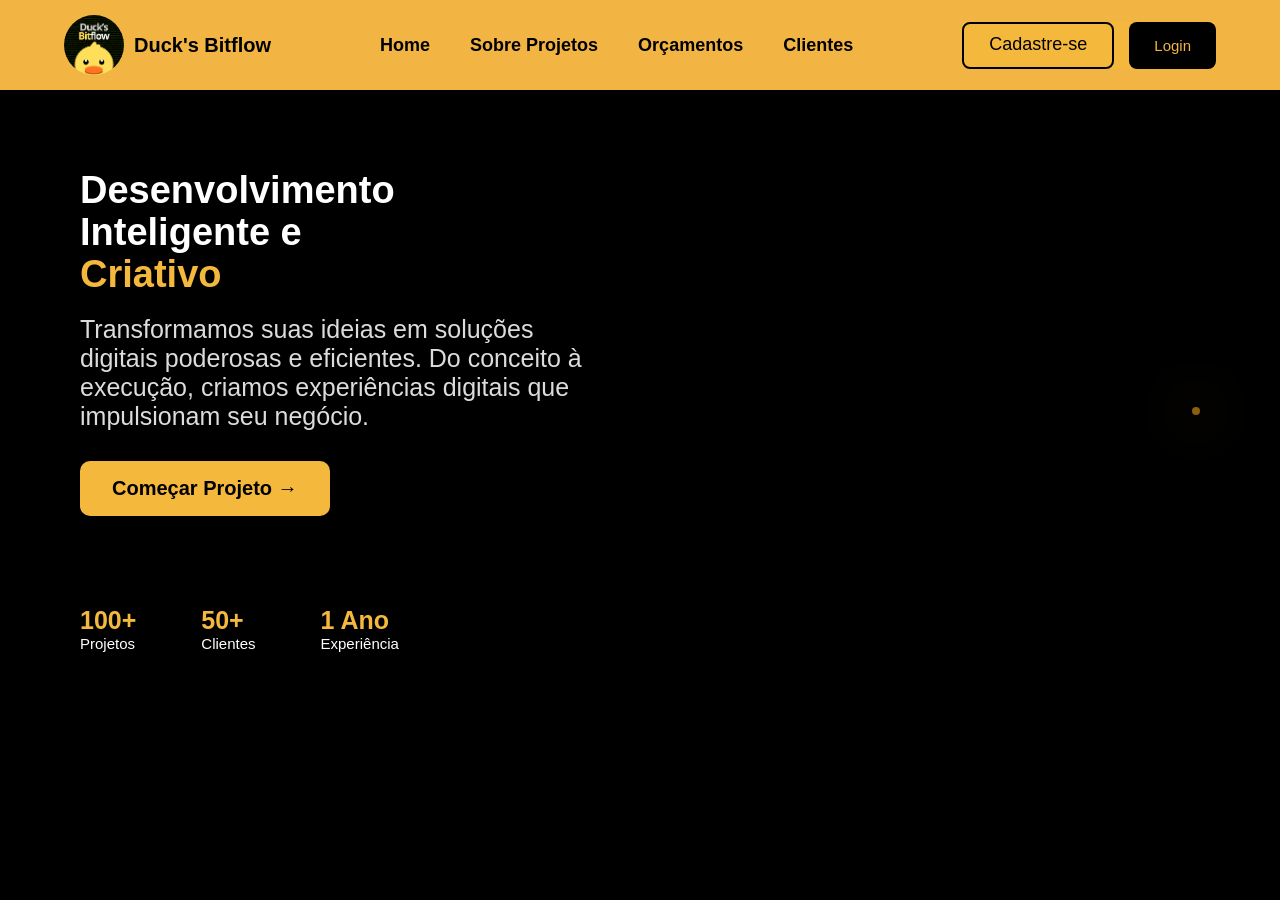
==== index.html @ 385f6762 "ajustando imagens" ====
<!DOCTYPE html>
<html lang="pt-br">

<head>
    <meta charset="UTF-8">
    <meta name="viewport" content="width=device-width, initial-scale=1.0">
    <title>Duck's BitFlow</title>
    <link rel="stylesheet" href="Styles/index.css">
    <link rel="shortcut icon" href="favicon.ico" type="image/x-icon">
</head>

<body>

    <header>
        <nav class="navbar">

            <div class="logo">
                <img src="Imagens/img/BitflowIcon.png" alt="Logo">
                <span>Duck's Bitflow</span>
            </div>

            <ul class="nav-links">
                <li><a href="index.html">Home</a></li>
                <li><a href="sobre_projetos.html">Sobre Projetos</a></li>
                <li><a href="orçamento.html">Orçamentos</a></li>
                <li><a href="clientes.html">Clientes</a></li>
            </ul>

            <div class="botoes">
                <a href="cadastro.html" class="btn-outline">Cadastre-se</a>
                <a href="login.html" class="btn-login">Login</a>
            </div>

        </nav>
    </header>


    <section class="hero">

        <div class="hero-text">

            <h1>
                Desenvolvimento <br>
                Inteligente e <br>
                <span>Criativo</span>
            </h1>

            <p>
                Transformamos suas ideias em soluções digitais poderosas e eficientes.
                Do conceito à execução, criamos experiências digitais que impulsionam seu negócio.
            </p>

            <a href="orçamento.html"><button class="btn-primario">Começar Projeto →</button></a>

            <div class="status">
                <div><strong>100+</strong> <br> Projetos</div>
                <div><strong>50+</strong> <br> Clientes</div>
                <div><strong>1 Ano</strong> <br> Experiência</div>
            </div>

        </div>

        <div class="hero-img">
            <img src="https://neilpatel.com/wp-content/uploads/2019/08/oportunidades-no-mercado-de-marketing-digital.jpeg" alt="">
        </div>

    </section>

</body>
</html>
---- Styles/index.css ----
:root {

  --main-color: #f4b83c;
  --black: #13131a;
  --bg: #010103;
  --bordap: 0.1rem solid rgba(255, 255, 255, 0.3);
  font-size: 10px;

}

* {
  margin: 0;
  padding: 0;
  box-sizing: border-box;
  font-family: "Poppins", sans-serif;
}

body {
  background: #000;
  color: white;
}

header {
  width: 100%;
  background: #f2b544;
  padding: 15px 0;
}

.navbar {
  display: flex;
  justify-content: space-between;
  align-items: center;
  width: 90%;
  max-width: 1400px;
  margin: auto;
  font-size: 1rem;
}

.logo {
  display: flex;
  align-items: center;
  gap: 10px;
}

.logo img {
  border-radius: 50%;
  width: 60px;
  height: 60px;
}

.logo span {
  font-weight: bold;
  font-size: 20px;
  color: black;
}

.nav-links {
  list-style: none;
  display: flex;
  gap: 40px;
}

.nav-links a {
  text-decoration: none;
  color: #000000;
  font-size: 18px;
  font-family: Arial, Helvetica, sans-serif;
  font-weight: 600;
  transition: 0.2s;
}
.nav-links a:hover {
  opacity: 0.6;
}

.botoes {
  background-color: #f4b83c;
  display: flex;
  gap: 15px;
  font-size: 18px;
}

.btn-outline {
  padding: 10px 25px;
  border: 2px solid #000;
  color: #000;
  border-radius: 8px;
  text-decoration: none;
  transition: 0.2s;
  
}

.btn-outline:hover {
  background: #000;
  color: #f2b544;
}

.btn-login {
  padding: 15px 25px;
  background: #000;
  color: #f2b544;
  text-decoration: none;
  border-radius: 8px;
  transition: 0.2s;
  font-size: 1.5rem;
}

.btn-login:hover {
  opacity: 0.7;
}

.hero {
  display: flex;
  justify-content: space-between;
  align-items: center;
  padding: 80px;
  background: black;
}

.hero-text {
  max-width: 45%;
}

.hero-text h1 {
  font-size: 3.8rem;
  font-weight: 900;
  line-height: 1.1;
  font-family: Arial, Helvetica, sans-serif;
}

.hero-text span {
  color: #f4b83c;
  font-family: 'Segoe UI', Tahoma, Geneva, Verdana, sans-serif;
}

.hero-text p {
  margin-top: 20px;
  font-size: 2.5rem;
  color: #dcdcdc;
}

.btn-primario {
  padding: 16px 32px;
  margin-top: 30px;
  background: #f4b83c;
  border: none;
  color: black;
  font-size: 2rem;
  font-weight: bold;
  border-radius: 10px;
  cursor: pointer;
}

.btn-primario:hover {
  opacity: 0.7;
}

.status {
  display: flex;
  margin-top: 90px;
  gap: 65px;
  font-size: 1.5rem;
}

.status div strong {
  font-size: 2.5rem;
  color: #f4b83c;
}

.hero-img img {
  width: 680px;
  border-radius: 20px;
  border: 4px solid #8a600c;
  box-shadow: 0 0 50px #f4b83c;
  
}
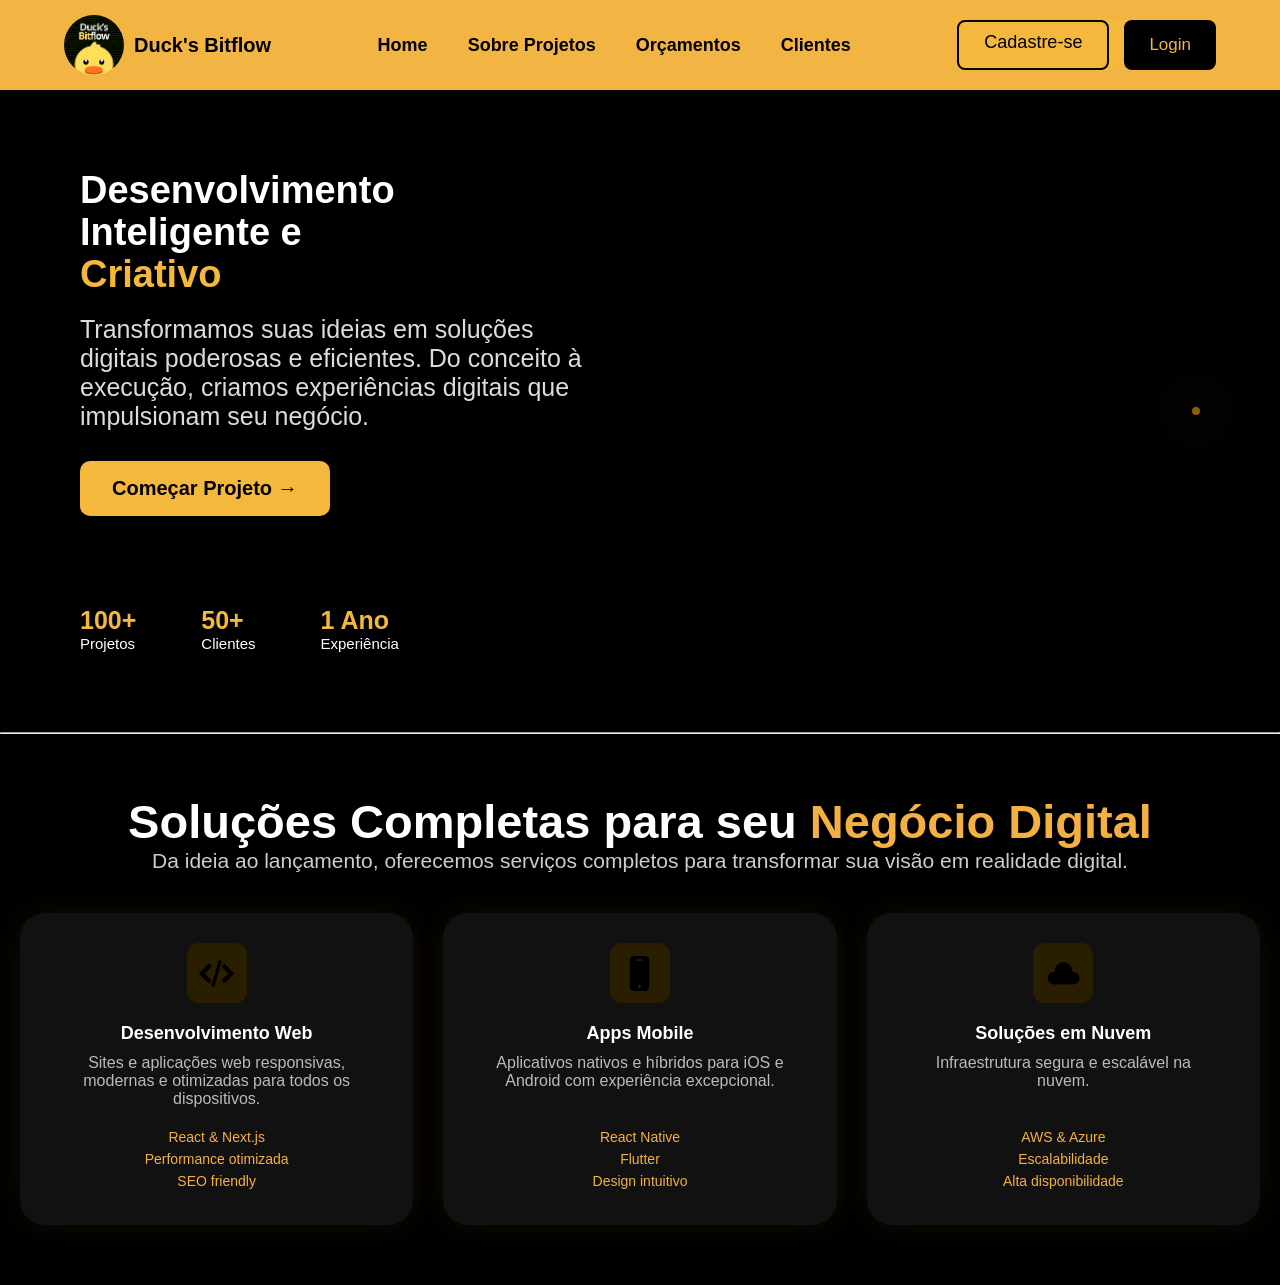
==== commit 1f98c5b5: "Atualizando o home e css ✔" ====
--- a/index.html
+++ b/index.html
@@ -6,7 +6,7 @@
     <meta name="viewport" content="width=device-width, initial-scale=1.0">
     <title>Duck's BitFlow</title>
     <link rel="stylesheet" href="Styles/index.css">
-    <link rel="shortcut icon" href="favicon.ico" type="image/x-icon">
+    <link rel="shortcut icon" href="Imagens/img/BitflowIcon.png" type="image/x-icon">
 </head>
 
 <body>
@@ -66,5 +66,57 @@
 
     </section>
 
+    <hr>
+
+    <section class="servicos">
+    <h2>Soluções Completas para seu <span>Negócio Digital</span></h2>
+    <p>Da ideia ao lançamento, oferecemos serviços completos para transformar sua visão em realidade digital.</p>
+
+    <div class="servico-container">
+
+        <div class="card">
+            <div class="icon-area">
+                <img src="Imagens/img/programming-code-signs.png" alt="Desenvolvimento Web">
+            </div>
+            <h3>Desenvolvimento Web</h3>
+            <p>Sites e aplicações web responsivas, modernas e otimizadas para todos os dispositivos.</p>
+            <ul>
+                <li>React & Next.js</li>
+                <li>Performance otimizada</li>
+                <li>SEO friendly</li>
+            </ul>
+        </div>
+
+        <div class="card">
+            <div class="icon-area">
+                <img src="Imagens/img/iphone.png" alt="Apps Mobile">
+            </div>
+            <h3>Apps Mobile</h3>
+            <p>Aplicativos nativos e híbridos para iOS e Android com experiência excepcional.</p>
+            <ul>
+                <li>React Native</li>
+                <li>Flutter</li>
+                <li>Design intuitivo</li>
+            </ul>
+        </div>
+
+        <div class="card">
+            <div class="icon-area">
+                <img src="Imagens/img/cloud.png" alt="Soluções em Nuvem">
+            </div>
+            <h3>Soluções em Nuvem</h3>
+            <p>Infraestrutura segura e escalável na nuvem.</p>
+            <ul>
+                <li>AWS & Azure</li>
+                <li>Escalabilidade</li>
+                <li>Alta disponibilidade</li>
+            </ul>
+        </div>
+
+
+    </div>
+</section>
+
+
 </body>
 </html>
--- a/Styles/index.css
+++ b/Styles/index.css
@@ -68,6 +68,7 @@
   font-weight: 600;
   transition: 0.2s;
 }
+
 .nav-links a:hover {
   opacity: 0.6;
 }
@@ -86,7 +87,7 @@
   border-radius: 8px;
   text-decoration: none;
   transition: 0.2s;
-  
+
 }
 
 .btn-outline:hover {
@@ -101,7 +102,7 @@
   text-decoration: none;
   border-radius: 8px;
   transition: 0.2s;
-  font-size: 1.5rem;
+  font-size: 1.7rem;
 }
 
 .btn-login:hover {
@@ -172,4 +173,88 @@
   border: 4px solid #8a600c;
   box-shadow: 0 0 50px #f4b83c;
   
-}+}
+
+.servicos {
+  text-align: center;
+  padding: 60px 20px;
+  color: white;
+  max-width: 1300px;
+  margin: 0 auto;
+}
+
+
+.servicos h2 {
+  font-size: 4.7rem;
+  font-weight: 700;
+}
+
+.servicos h2 span {
+  color: #f5b042;
+}
+
+.servicos p {
+  color: #cccccc;
+  font-size: 2.1rem;
+}
+
+.servico-container {
+  margin-top: 40px;
+  display: grid;
+  grid-template-columns: repeat(auto-fit, minmax(330px, 1fr));
+  gap: 30px;
+  justify-items: center;
+}
+
+.card {
+  background: #111;
+  padding: 30px 45px;
+  border-radius: 25px;
+  box-shadow: 0 0 30px rgba(255, 180, 0, 0.08);
+  transition: 0.3s ease;
+}
+
+.card:hover {
+  transform: translateY(-6px);
+  box-shadow: 0 0 40px #f2b544;
+}
+
+.icon-area {
+  width: 60px;
+  height: 60px;
+  margin: 0 auto 20px auto;
+  background: #2a1e00;
+  border-radius: 12px;
+  display: flex;
+  justify-content: center;
+  align-items: center;
+}
+
+.icon-area img {
+  width: 35px;
+}
+
+.card h3 {
+  margin-top: 10px;
+  font-size: 1.8rem;
+  font-weight: bold;
+}
+
+.card p {
+  color: #bbbbbb;
+  margin-top: 10px;
+  min-height: 60px;
+  font-size: 1.6rem;
+}
+
+.card ul {
+  margin-top: 15px;
+  list-style: none;
+  padding: 0;
+}
+
+.card ul li {
+  color: #f5b042;
+  margin-bottom: 6px;
+  font-size: 1.4rem;
+}
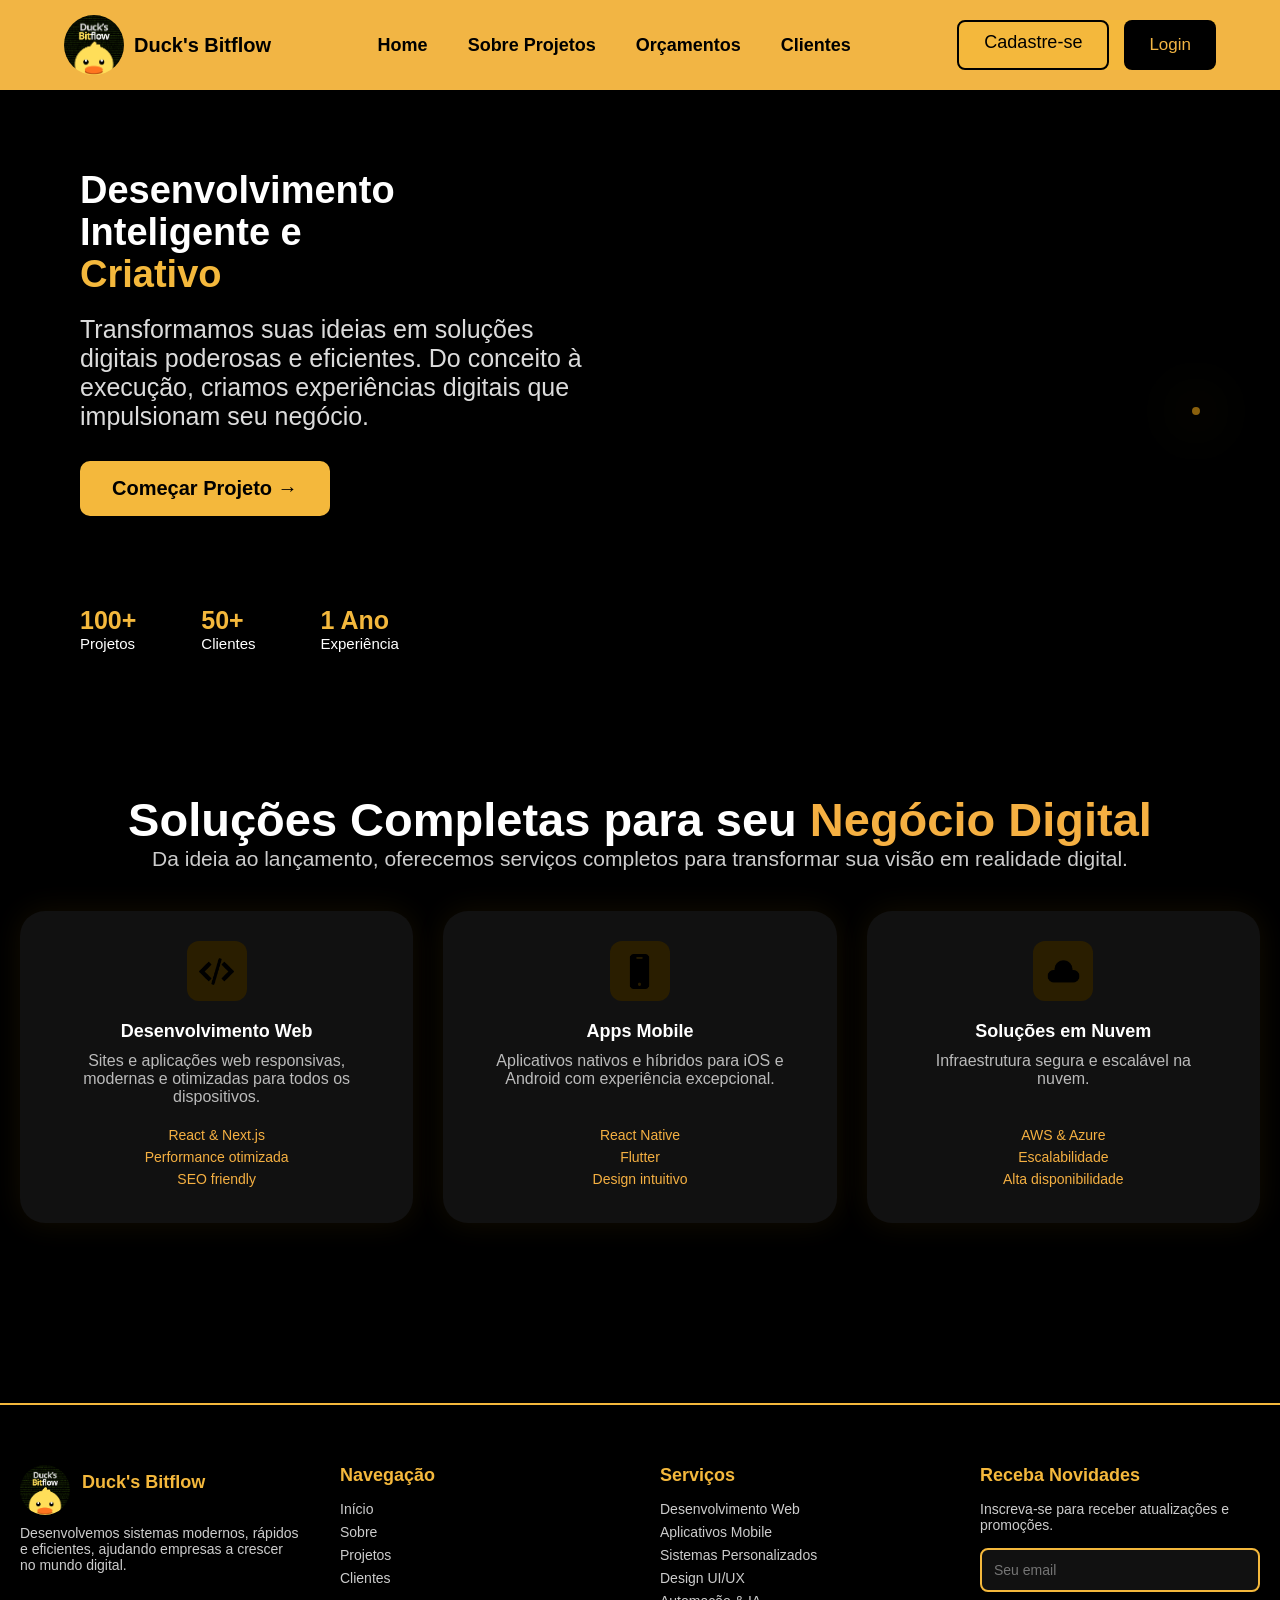
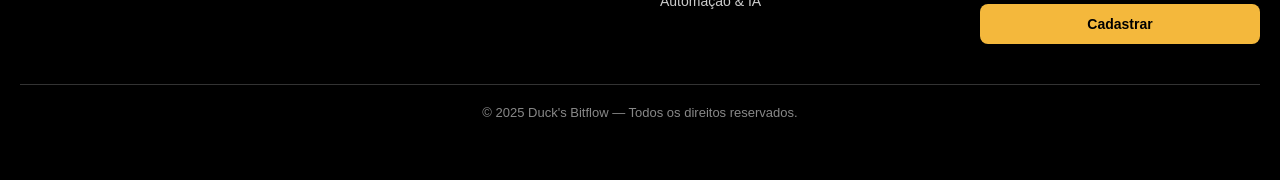
==== commit 942c3df8: "Finalizando home com footer ✔" ====
--- a/index.html
+++ b/index.html
@@ -61,62 +61,109 @@
         </div>
 
         <div class="hero-img">
-            <img src="https://neilpatel.com/wp-content/uploads/2019/08/oportunidades-no-mercado-de-marketing-digital.jpeg" alt="">
+            <img src="https://neilpatel.com/wp-content/uploads/2019/08/oportunidades-no-mercado-de-marketing-digital.jpeg"
+                alt="">
         </div>
 
     </section>
 
-    <hr>
+    <section class="servicos">
+        <h2>Soluções Completas para seu <span>Negócio Digital</span></h2>
+        <p>Da ideia ao lançamento, oferecemos serviços completos para transformar sua visão em realidade digital.</p>
 
-    <section class="servicos">
-    <h2>Soluções Completas para seu <span>Negócio Digital</span></h2>
-    <p>Da ideia ao lançamento, oferecemos serviços completos para transformar sua visão em realidade digital.</p>
+        <div class="servico-container">
 
-    <div class="servico-container">
+            <div class="card">
+                <div class="icon-area">
+                    <img src="Imagens/img/programming-code-signs.png" alt="Desenvolvimento Web">
+                </div>
+                <h3>Desenvolvimento Web</h3>
+                <p>Sites e aplicações web responsivas, modernas e otimizadas para todos os dispositivos.</p>
+                <ul>
+                    <li>React & Next.js</li>
+                    <li>Performance otimizada</li>
+                    <li>SEO friendly</li>
+                </ul>
+            </div>
 
-        <div class="card">
-            <div class="icon-area">
-                <img src="Imagens/img/programming-code-signs.png" alt="Desenvolvimento Web">
+            <div class="card">
+                <div class="icon-area">
+                    <img src="Imagens/img/iphone.png" alt="Apps Mobile">
+                </div>
+                <h3>Apps Mobile</h3>
+                <p>Aplicativos nativos e híbridos para iOS e Android com experiência excepcional.</p>
+                <ul>
+                    <li>React Native</li>
+                    <li>Flutter</li>
+                    <li>Design intuitivo</li>
+                </ul>
             </div>
-            <h3>Desenvolvimento Web</h3>
-            <p>Sites e aplicações web responsivas, modernas e otimizadas para todos os dispositivos.</p>
-            <ul>
-                <li>React & Next.js</li>
-                <li>Performance otimizada</li>
-                <li>SEO friendly</li>
-            </ul>
+
+            <div class="card">
+                <div class="icon-area">
+                    <img src="Imagens/img/cloud.png" alt="Soluções em Nuvem">
+                </div>
+                <h3>Soluções em Nuvem</h3>
+                <p>Infraestrutura segura e escalável na nuvem.</p>
+                <ul>
+                    <li>AWS & Azure</li>
+                    <li>Escalabilidade</li>
+                    <li>Alta disponibilidade</li>
+                </ul>
+            </div>
+
+
+        </div>
+    </section>
+
+    <footer class="footer">
+        <div class="footer-container">
+
+            <div class="footer-col">
+                <div class="footer-logo">
+                    <img src="Imagens/img/BitflowIcon.png" alt="Logo Duck's Bitflow">
+                    <h3>Duck's Bitflow</h3>
+                </div>
+                <p>Desenvolvemos sistemas modernos, rápidos e eficientes, ajudando empresas a crescer no mundo digital.</p>
+            </div>
+
+            <div class="footer-col">
+                <h4>Navegação</h4>
+                <ul>
+                    <li><a href="index.html">Início</a></li>
+                    <li><a href="sobre_projetos.html">Sobre</a></li>
+                    <li><a href="projetos.html">Projetos</a></li>
+                    <li><a href="clientes.html">Clientes</a></li>
+                </ul>
+            </div>
+
+            <div class="footer-col">
+                <h4>Serviços</h4>
+                <ul>
+                    <li>Desenvolvimento Web</li>
+                    <li>Aplicativos Mobile</li>
+                    <li>Sistemas Personalizados</li>
+                    <li>Design UI/UX</li>
+                    <li>Automação & IA</li>
+                </ul>
+            </div>
+
+            <div class="footer-col">
+                <h4>Receba Novidades</h4>
+                <p>Inscreva-se para receber atualizações e promoções.</p>
+
+                <form class="newsletter">
+                    <input type="email" placeholder="Seu email" required>
+                    <button type="submit">Cadastrar</button>
+                </form>
+            </div>
         </div>
 
-        <div class="card">
-            <div class="icon-area">
-                <img src="Imagens/img/iphone.png" alt="Apps Mobile">
-            </div>
-            <h3>Apps Mobile</h3>
-            <p>Aplicativos nativos e híbridos para iOS e Android com experiência excepcional.</p>
-            <ul>
-                <li>React Native</li>
-                <li>Flutter</li>
-                <li>Design intuitivo</li>
-            </ul>
+        <div class="footer-bottom">
+            <p>© 2025 Duck's Bitflow — Todos os direitos reservados.</p>
         </div>
-
-        <div class="card">
-            <div class="icon-area">
-                <img src="Imagens/img/cloud.png" alt="Soluções em Nuvem">
-            </div>
-            <h3>Soluções em Nuvem</h3>
-            <p>Infraestrutura segura e escalável na nuvem.</p>
-            <ul>
-                <li>AWS & Azure</li>
-                <li>Escalabilidade</li>
-                <li>Alta disponibilidade</li>
-            </ul>
-        </div>
-
-
-    </div>
-</section>
-
+    </footer>
 
 </body>
+
 </html>
--- a/Styles/index.css
+++ b/Styles/index.css
@@ -172,7 +172,7 @@
   border-radius: 20px;
   border: 4px solid #8a600c;
   box-shadow: 0 0 50px #f4b83c;
-  
+
 }
 
 .servicos {
@@ -258,3 +258,107 @@
   margin-bottom: 6px;
   font-size: 1.4rem;
 }
+
+.footer {
+  background: #000;
+  padding: 60px 20px;
+  border-top: 2px solid #f4b83c;
+  margin-top: 120px;
+}
+
+.footer-container {
+  display: grid;
+  grid-template-columns: repeat(auto-fit, minmax(260px, 1fr));
+  gap: 40px;
+  max-width: 1300px;
+  margin: auto;
+}
+
+.footer-logo {
+  display: flex;
+  align-items: center;
+  gap: 12px;
+  margin-bottom: 10px;
+}
+
+.footer-logo img {
+  width: 50px;
+  height: 50px;
+  border-radius: 50%;
+}
+
+.footer-col h3,
+.footer-col h4 {
+  color: #f4b83c;
+  margin-bottom: 15px;
+  font-size: 1.8rem;
+}
+
+.footer-col p {
+  color: #ccc;
+  margin-bottom: 15px;
+  font-size: 1.4rem;
+}
+
+.footer-col ul {
+  list-style: none;
+  padding: 0;
+}
+
+.footer-col ul li {
+  margin-bottom: 7px;
+  color: #ccc;
+  font-size: 1.4rem;
+}
+
+.footer-col ul li a {
+  text-decoration: none;
+  color: #ccc;
+  transition: 0.3s;
+}
+
+.footer-col ul li a:hover {
+  color: #f4b83c;
+}
+
+.newsletter {
+  display: flex;
+  flex-direction: column;
+  gap: 12px;
+}
+
+.newsletter input {
+  padding: 12px;
+  border: 2px solid #f4b83c;
+  border-radius: 8px;
+  background: #111;
+  color: #fff;
+  font-size: 1.4rem;
+}
+
+.newsletter button {
+  padding: 12px;
+  background: #f4b83c;
+  border: none;
+  border-radius: 8px;
+  font-size: 1.4rem;
+  font-weight: bold;
+  cursor: pointer;
+  transition: 0.3s;
+}
+
+.newsletter button:hover {
+  opacity: 0.8;
+}
+
+.footer-bottom {
+  margin-top: 40px;
+  text-align: center;
+  padding-top: 20px;
+  border-top: 1px solid #333;
+}
+
+.footer-bottom p {
+  color: #888;
+  font-size: 1.3rem;
+}
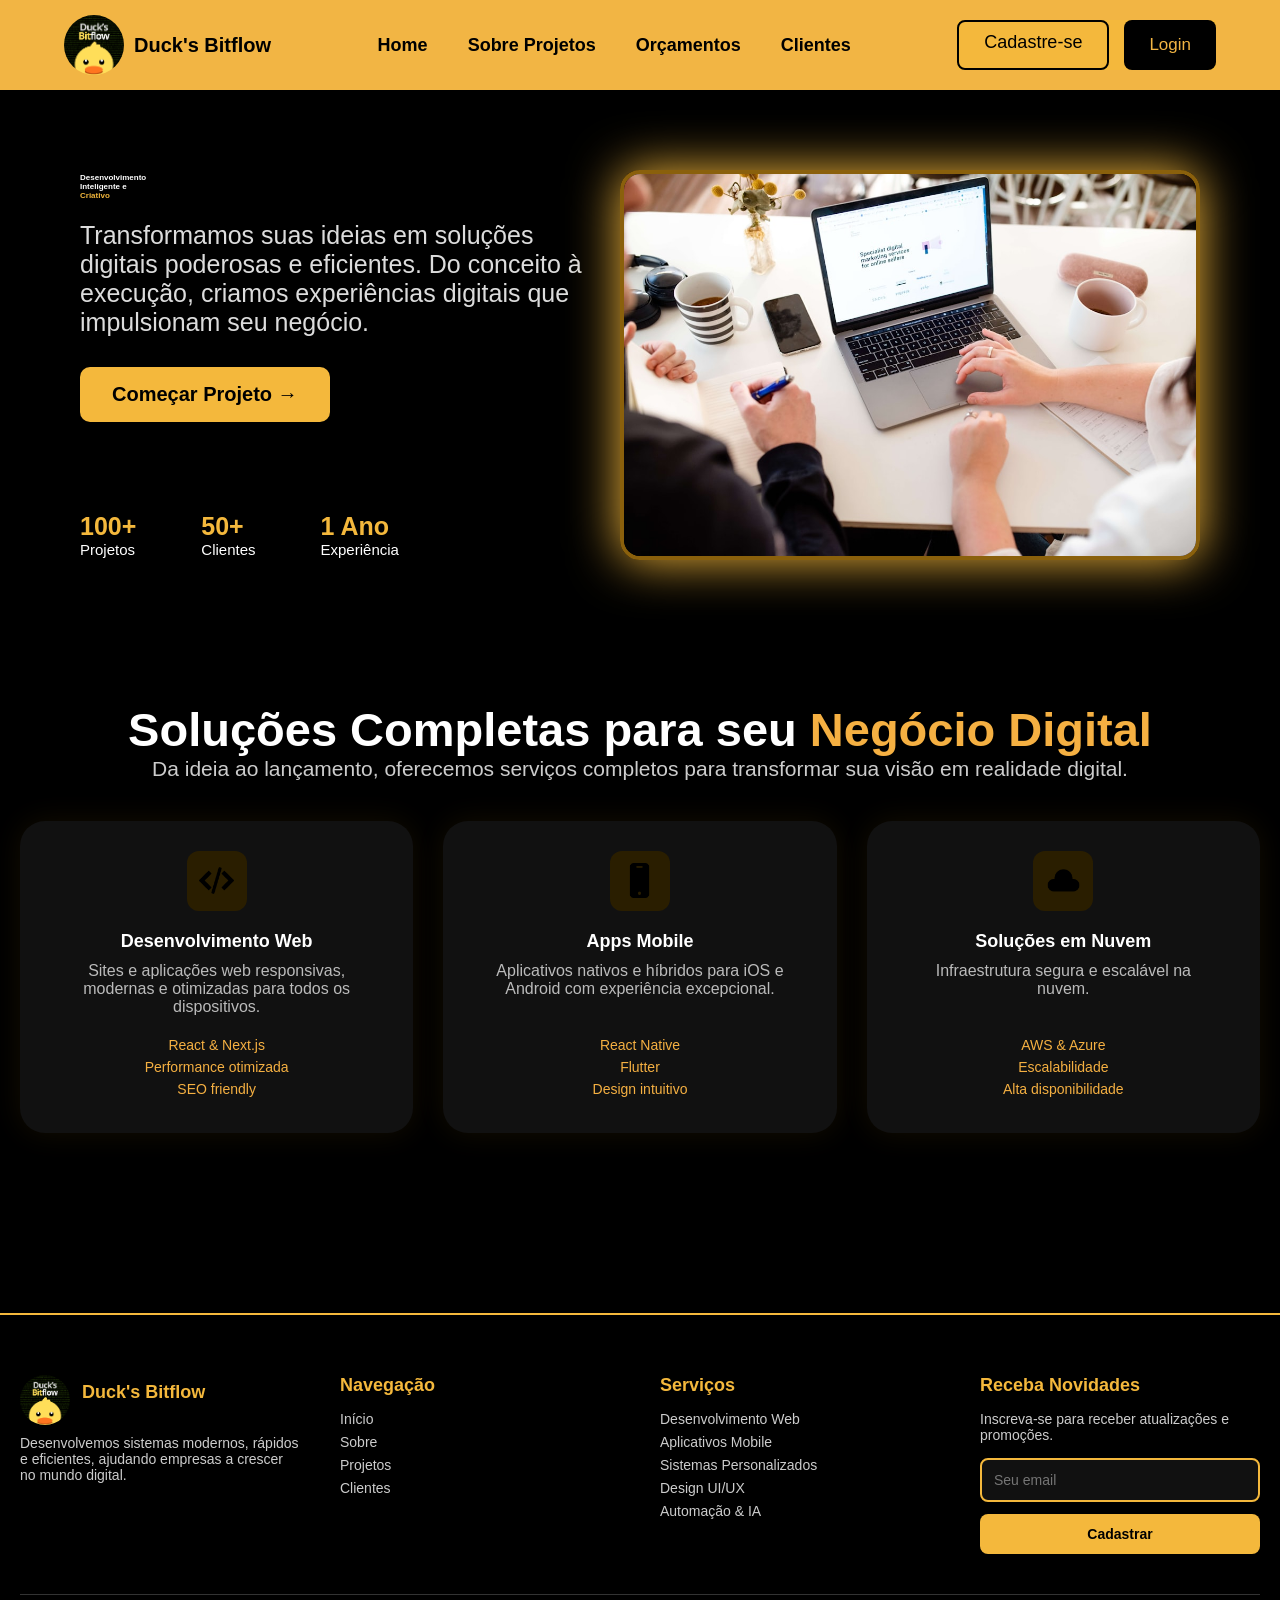
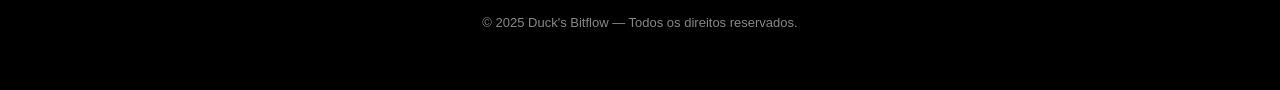
==== commit fc80ff90: "Ajustando a página de orçamentos e outras coisas" ====
--- a/index.html
+++ b/index.html
@@ -22,7 +22,7 @@
             <ul class="nav-links">
                 <li><a href="index.html">Home</a></li>
                 <li><a href="sobre_projetos.html">Sobre Projetos</a></li>
-                <li><a href="orçamento.html">Orçamentos</a></li>
+                <li><a href="orcamento.html">Orçamentos</a></li>
                 <li><a href="clientes.html">Clientes</a></li>
             </ul>
 
@@ -61,7 +61,7 @@
         </div>
 
         <div class="hero-img">
-            <img src="https://neilpatel.com/wp-content/uploads/2019/08/oportunidades-no-mercado-de-marketing-digital.jpeg"
+            <img src="Imagens/img/desenvolvedores.jfif"
                 alt="">
         </div>
 
--- a/Styles/index.css
+++ b/Styles/index.css
@@ -122,7 +122,7 @@
 }
 
 .hero-text h1 {
-  font-size: 3.8rem;
+  font-size: .8rem;
   font-weight: 900;
   line-height: 1.1;
   font-family: Arial, Helvetica, sans-serif;
@@ -168,7 +168,7 @@
 }
 
 .hero-img img {
-  width: 680px;
+  width: 580px;
   border-radius: 20px;
   border: 4px solid #8a600c;
   box-shadow: 0 0 50px #f4b83c;
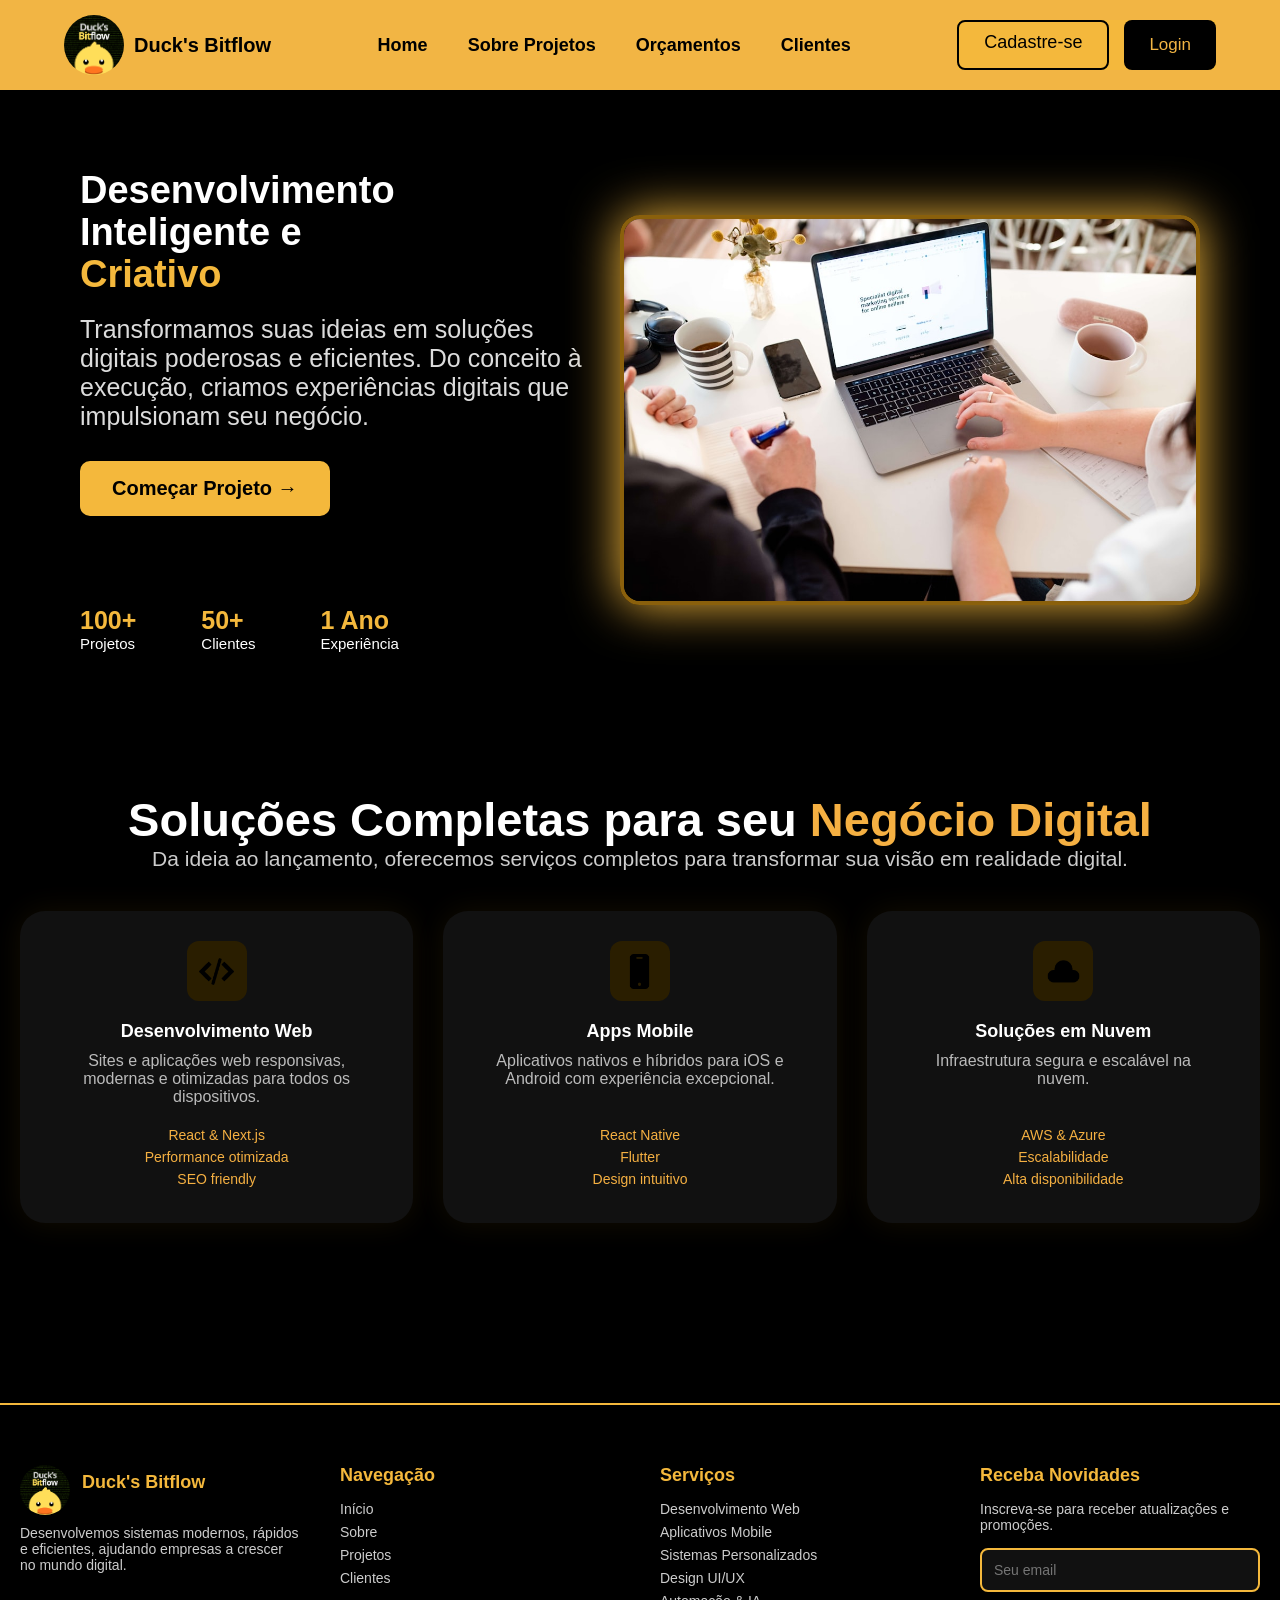
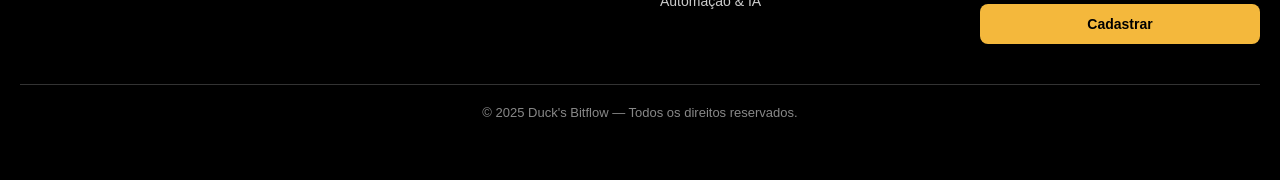
==== commit c3d8a470: "Arrumando links" ====
--- a/index.html
+++ b/index.html
@@ -50,7 +50,7 @@
                 Do conceito à execução, criamos experiências digitais que impulsionam seu negócio.
             </p>
 
-            <a href="orçamento.html"><button class="btn-primario">Começar Projeto →</button></a>
+            <a href="orcamento.html"><button class="btn-primario">Começar Projeto →</button></a>
 
             <div class="status">
                 <div><strong>100+</strong> <br> Projetos</div>
--- a/Styles/index.css
+++ b/Styles/index.css
@@ -122,7 +122,7 @@
 }
 
 .hero-text h1 {
-  font-size: .8rem;
+  font-size: 3.8rem;
   font-weight: 900;
   line-height: 1.1;
   font-family: Arial, Helvetica, sans-serif;
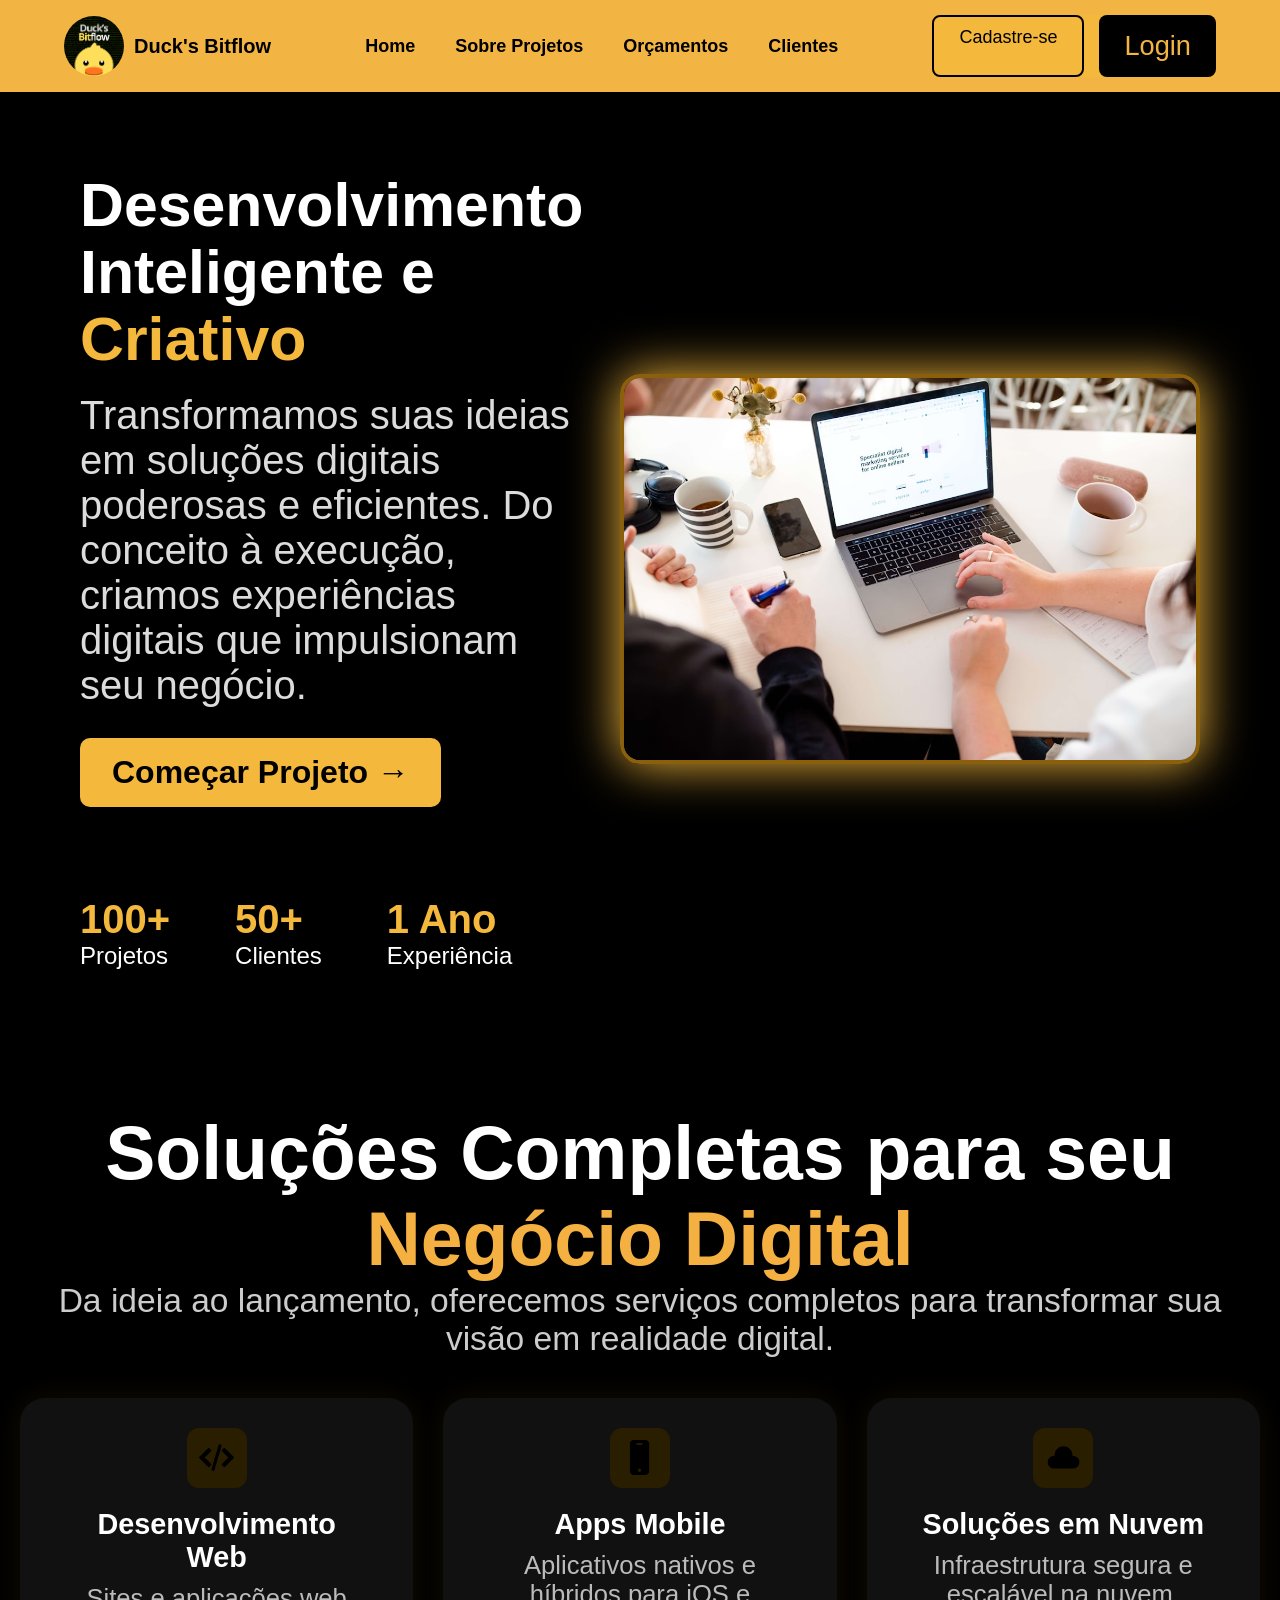
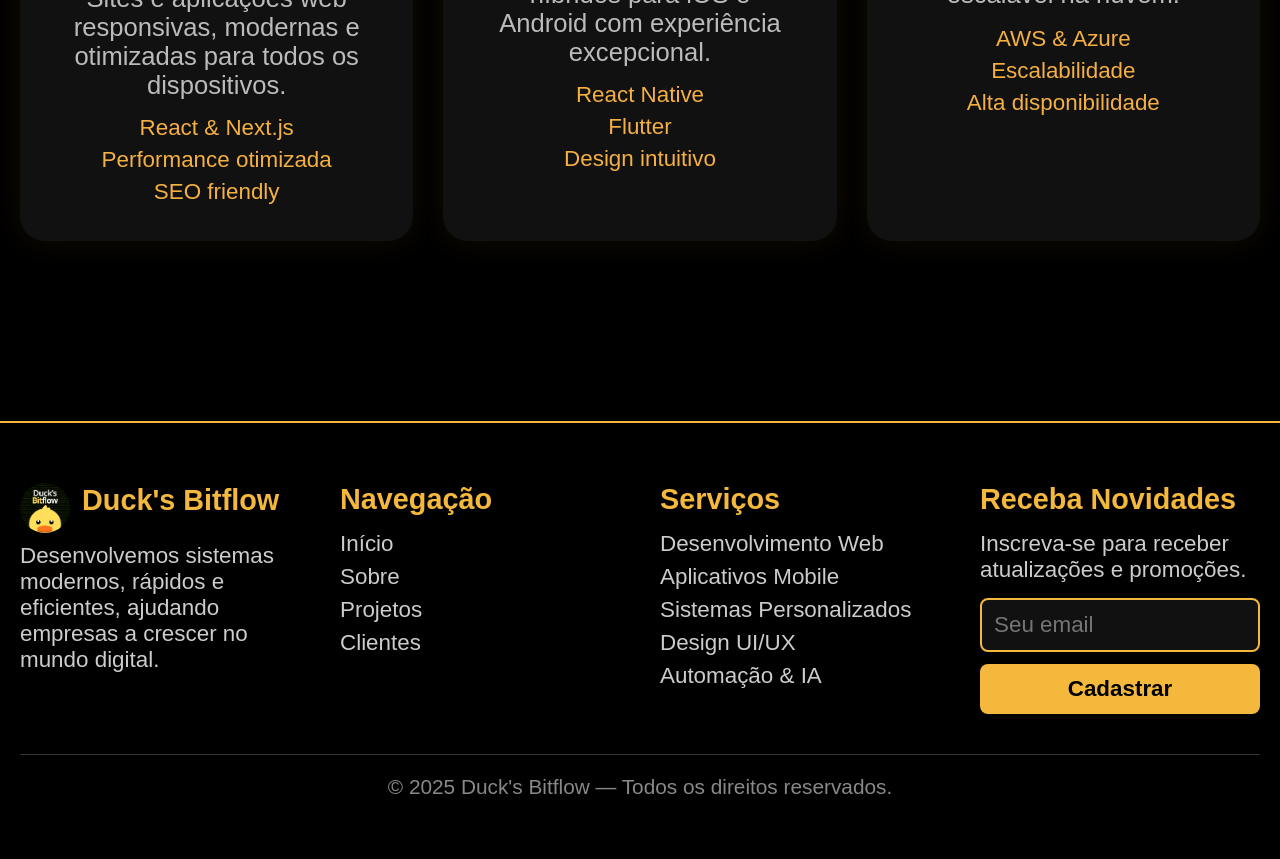
==== commit fc278bce: "Atualizando links e descartando ideias" ====
--- a/index.html
+++ b/index.html
@@ -132,7 +132,7 @@
                 <ul>
                     <li><a href="index.html">Início</a></li>
                     <li><a href="sobre_projetos.html">Sobre</a></li>
-                    <li><a href="projetos.html">Projetos</a></li>
+                    <li><a href="orcamento.html">Projetos</a></li>
                     <li><a href="clientes.html">Clientes</a></li>
                 </ul>
             </div>
--- a/Styles/index.css
+++ b/Styles/index.css
@@ -1,12 +1,3 @@
-:root {
-
-  --main-color: #f4b83c;
-  --black: #13131a;
-  --bg: #010103;
-  --bordap: 0.1rem solid rgba(255, 255, 255, 0.3);
-  font-size: 10px;
-
-}
 
 * {
   margin: 0;
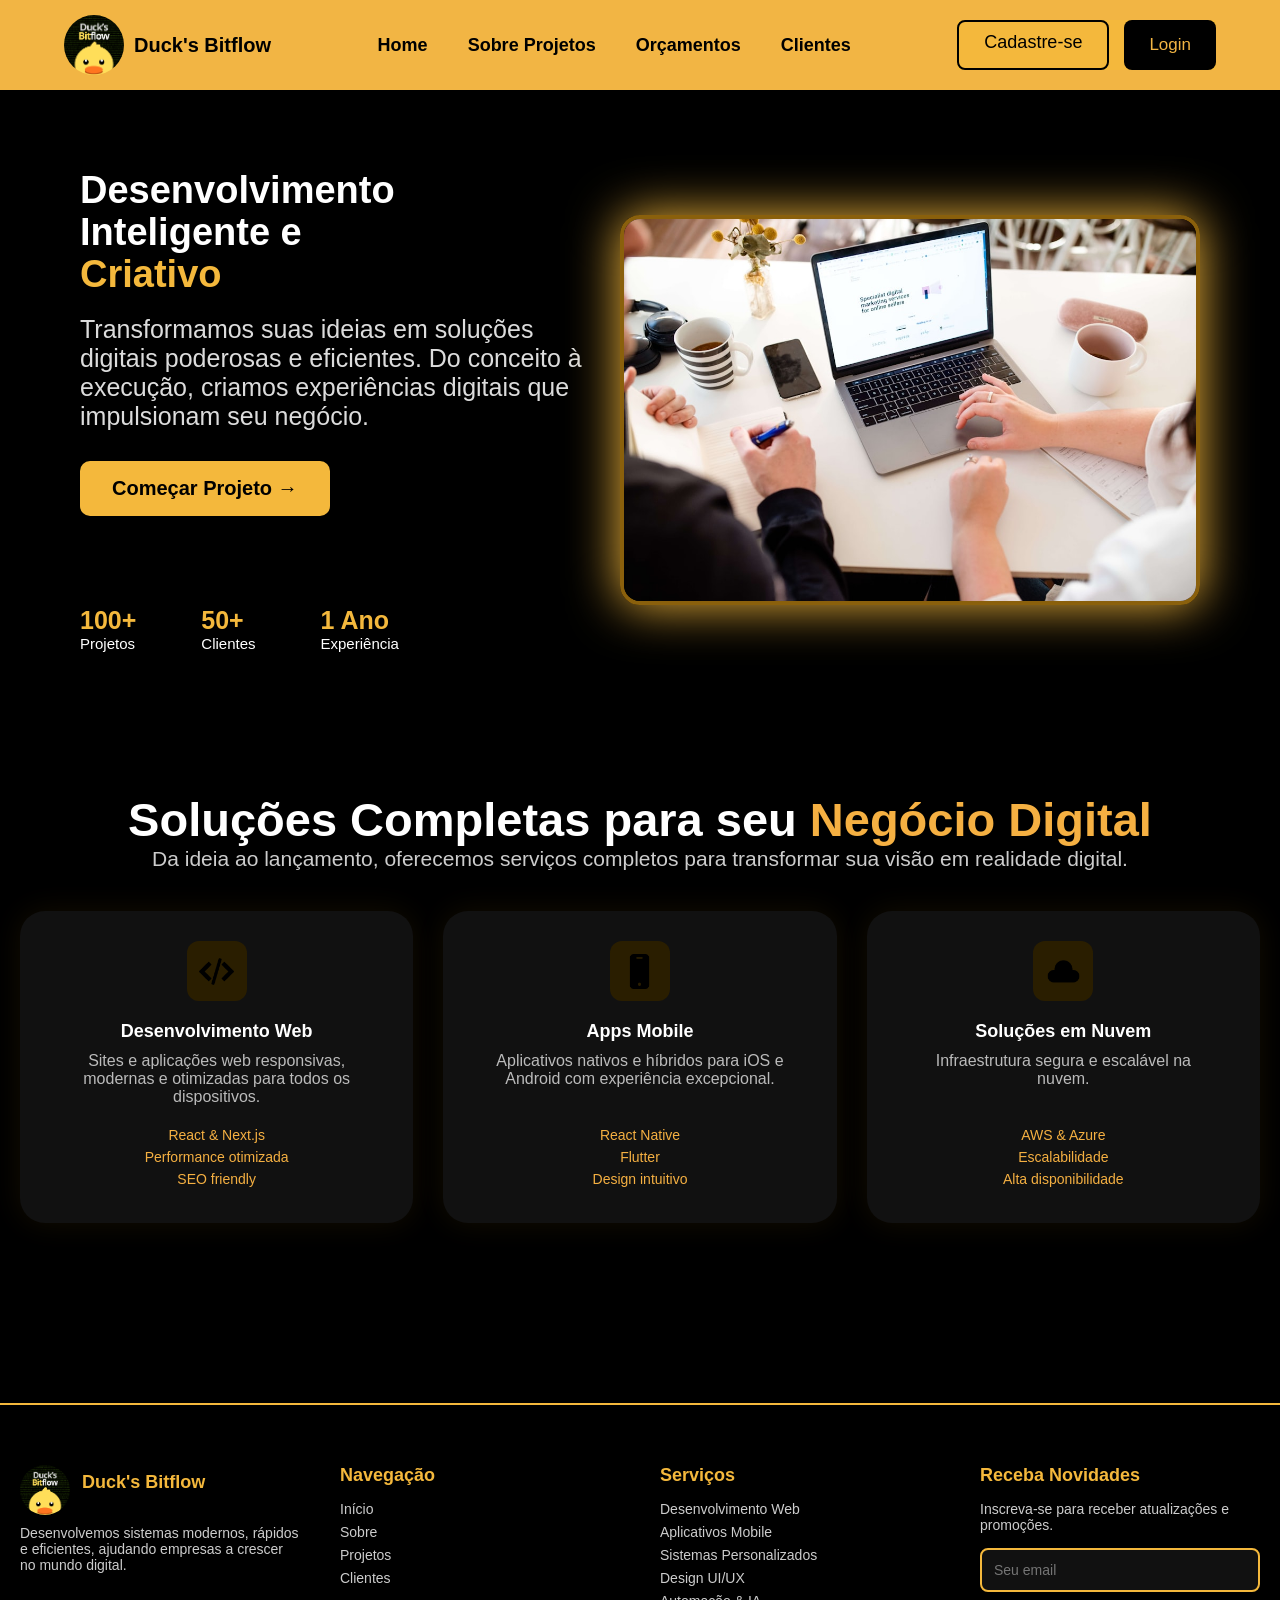
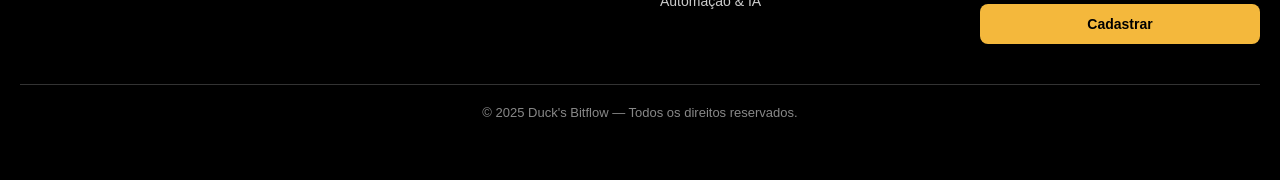
==== commit c7e06861: "Atualizando página de orçamentos e fontsize" ====
--- a/index.html
+++ b/index.html
@@ -84,6 +84,7 @@
                     <li>Performance otimizada</li>
                     <li>SEO friendly</li>
                 </ul>
+                
             </div>
 
             <div class="card">
--- a/Styles/index.css
+++ b/Styles/index.css
@@ -1,3 +1,6 @@
+:root {
+  font-size: 10px;
+}
 
 * {
   margin: 0;
